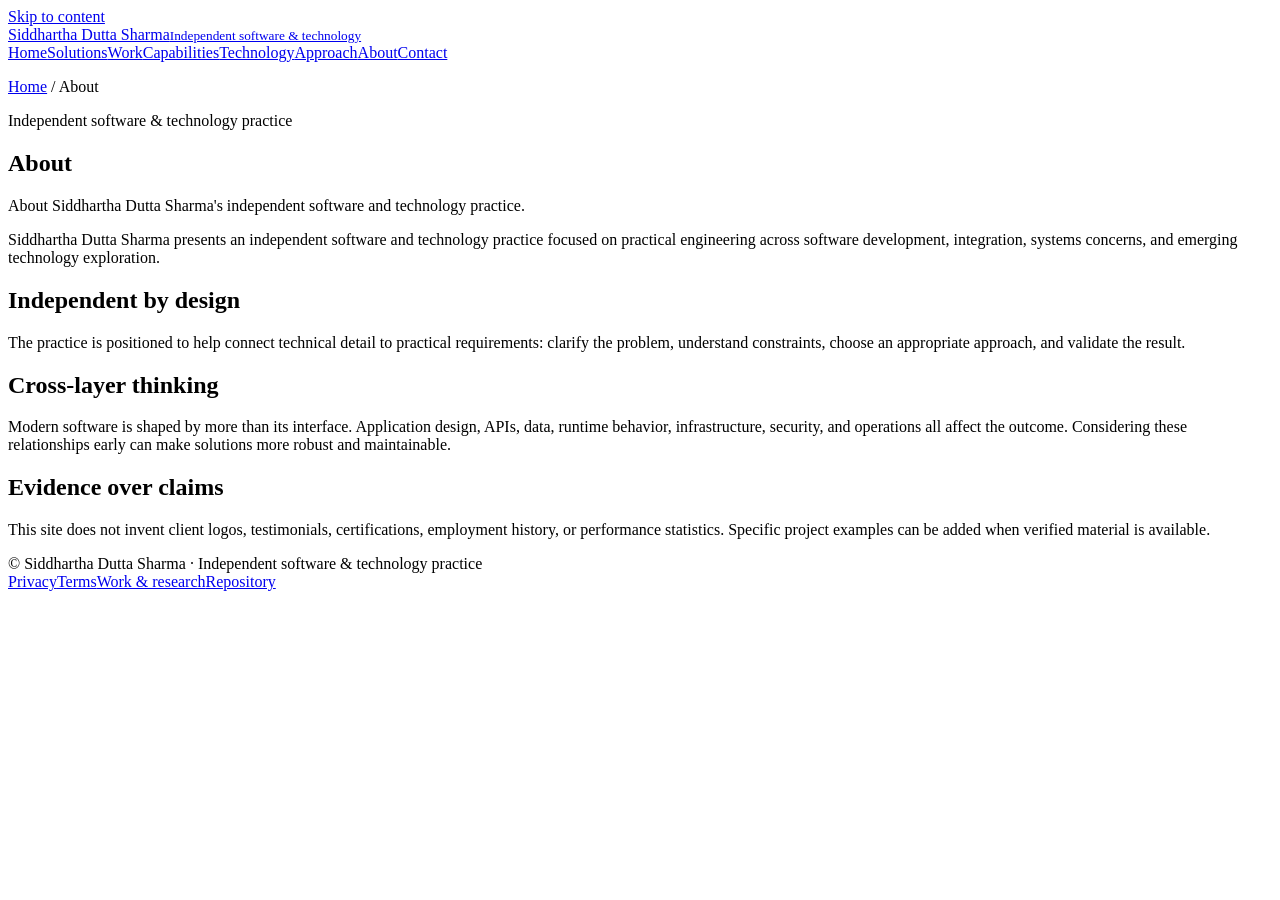
==== about/index.html @ a0233273 "Fix GitHub Pages by publishing static HTML routes" ====
<!doctype html><html lang="en"><head><meta charset="utf-8"><meta name="viewport" content="width=device-width,initial-scale=1"><title>About | Siddhartha Dutta Sharma</title><meta name="description" content="About Siddhartha Dutta Sharma's independent software and technology practice."><meta name="theme-color" content="#09111d"><link rel="stylesheet" href="/Kenip/assets/css/static-site.css"><link rel="canonical" href="https://sidzeppelin95.github.io/Kenip/about/"><meta property="og:title" content="About | Siddhartha Dutta Sharma"><meta property="og:description" content="About Siddhartha Dutta Sharma's independent software and technology practice."><meta property="og:type" content="website"></head><body><a class="skip-link" href="#main">Skip to content</a><header class="site-header"><div class="wrap header-inner"><a class="brand" href="/Kenip/">Siddhartha Dutta Sharma<small>Independent software &amp; technology</small></a><nav class="nav" aria-label="Main navigation"><a href="/Kenip/">Home</a><a href="/Kenip/solutions/">Solutions</a><a href="/Kenip/work/">Work</a><a href="/Kenip/capabilities/">Capabilities</a><a href="/Kenip/technology/">Technology</a><a href="/Kenip/approach/">Approach</a><a href="/Kenip/about/" aria-current="page">About</a><a href="/Kenip/contact/">Contact</a></nav></div></header><main id="main"><section class="hero"><div class="wrap"><p class="breadcrumb"><a href="/Kenip/">Home</a> / About</p><p class="eyebrow">Independent software &amp; technology practice</p><h1>About</h1><p class="lead">About Siddhartha Dutta Sharma's independent software and technology practice.</p></div></section><section class="section"><div class="wrap"><div class="prose"><p class="lead">Siddhartha Dutta Sharma presents an independent software and technology practice focused on practical engineering across software development, integration, systems concerns, and emerging technology exploration.</p><h2>Independent by design</h2><p class="muted">The practice is positioned to help connect technical detail to practical requirements: clarify the problem, understand constraints, choose an appropriate approach, and validate the result.</p><h2>Cross-layer thinking</h2><p class="muted">Modern software is shaped by more than its interface. Application design, APIs, data, runtime behavior, infrastructure, security, and operations all affect the outcome. Considering these relationships early can make solutions more robust and maintainable.</p><h2>Evidence over claims</h2><p class="muted">This site does not invent client logos, testimonials, certifications, employment history, or performance statistics. Specific project examples can be added when verified material is available.</p></div></div></section></main><footer class="site-footer"><div class="wrap footer-inner"><span>© Siddhartha Dutta Sharma · Independent software &amp; technology practice</span><div class="footer-links"><a href="/Kenip/privacy/">Privacy</a><a href="/Kenip/terms/">Terms</a><a href="/Kenip/work/">Work &amp; research</a><a href="https://github.com/Sidzeppelin95/Kenip">Repository</a></div></div></footer></body></html>
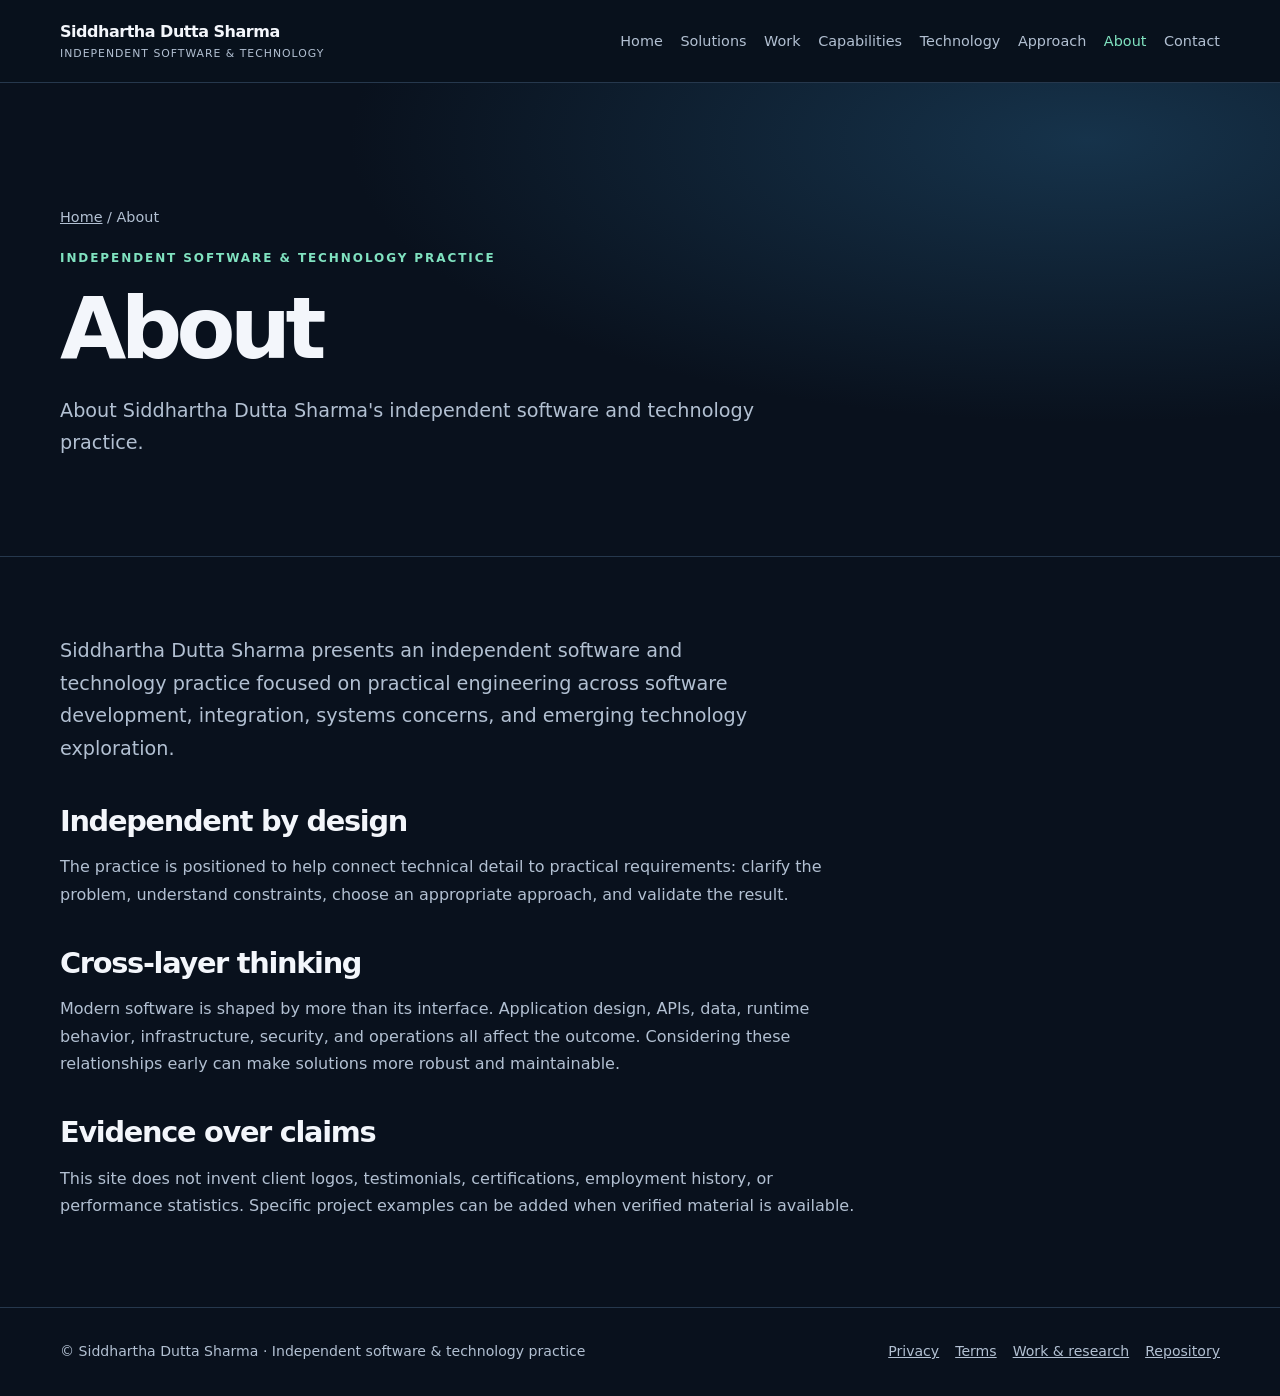
==== commit 313319ee: "Fix custom-domain asset and navigation paths" ====
--- a/about/index.html
+++ b/about/index.html
@@ -1 +1 @@
-<!doctype html><html lang="en"><head><meta charset="utf-8"><meta name="viewport" content="width=device-width,initial-scale=1"><title>About | Siddhartha Dutta Sharma</title><meta name="description" content="About Siddhartha Dutta Sharma's independent software and technology practice."><meta name="theme-color" content="#09111d"><link rel="stylesheet" href="/Kenip/assets/css/static-site.css"><link rel="canonical" href="https://sidzeppelin95.github.io/Kenip/about/"><meta property="og:title" content="About | Siddhartha Dutta Sharma"><meta property="og:description" content="About Siddhartha Dutta Sharma's independent software and technology practice."><meta property="og:type" content="website"></head><body><a class="skip-link" href="#main">Skip to content</a><header class="site-header"><div class="wrap header-inner"><a class="brand" href="/Kenip/">Siddhartha Dutta Sharma<small>Independent software &amp; technology</small></a><nav class="nav" aria-label="Main navigation"><a href="/Kenip/">Home</a><a href="/Kenip/solutions/">Solutions</a><a href="/Kenip/work/">Work</a><a href="/Kenip/capabilities/">Capabilities</a><a href="/Kenip/technology/">Technology</a><a href="/Kenip/approach/">Approach</a><a href="/Kenip/about/" aria-current="page">About</a><a href="/Kenip/contact/">Contact</a></nav></div></header><main id="main"><section class="hero"><div class="wrap"><p class="breadcrumb"><a href="/Kenip/">Home</a> / About</p><p class="eyebrow">Independent software &amp; technology practice</p><h1>About</h1><p class="lead">About Siddhartha Dutta Sharma's independent software and technology practice.</p></div></section><section class="section"><div class="wrap"><div class="prose"><p class="lead">Siddhartha Dutta Sharma presents an independent software and technology practice focused on practical engineering across software development, integration, systems concerns, and emerging technology exploration.</p><h2>Independent by design</h2><p class="muted">The practice is positioned to help connect technical detail to practical requirements: clarify the problem, understand constraints, choose an appropriate approach, and validate the result.</p><h2>Cross-layer thinking</h2><p class="muted">Modern software is shaped by more than its interface. Application design, APIs, data, runtime behavior, infrastructure, security, and operations all affect the outcome. Considering these relationships early can make solutions more robust and maintainable.</p><h2>Evidence over claims</h2><p class="muted">This site does not invent client logos, testimonials, certifications, employment history, or performance statistics. Specific project examples can be added when verified material is available.</p></div></div></section></main><footer class="site-footer"><div class="wrap footer-inner"><span>© Siddhartha Dutta Sharma · Independent software &amp; technology practice</span><div class="footer-links"><a href="/Kenip/privacy/">Privacy</a><a href="/Kenip/terms/">Terms</a><a href="/Kenip/work/">Work &amp; research</a><a href="https://github.com/Sidzeppelin95/Kenip">Repository</a></div></div></footer></body></html>+<!doctype html><html lang="en"><head><meta charset="utf-8"><meta name="viewport" content="width=device-width,initial-scale=1"><title>About | Siddhartha Dutta Sharma</title><meta name="description" content="About Siddhartha Dutta Sharma's independent software and technology practice."><meta name="theme-color" content="#09111d"><link rel="stylesheet" href="/assets/css/static-site.css"><link rel="canonical" href="https://www.kenip.co.in/about/"><meta property="og:title" content="About | Siddhartha Dutta Sharma"><meta property="og:description" content="About Siddhartha Dutta Sharma's independent software and technology practice."><meta property="og:type" content="website"></head><body><a class="skip-link" href="#main">Skip to content</a><header class="site-header"><div class="wrap header-inner"><a class="brand" href="/">Siddhartha Dutta Sharma<small>Independent software &amp; technology</small></a><nav class="nav" aria-label="Main navigation"><a href="/">Home</a><a href="/solutions/">Solutions</a><a href="/work/">Work</a><a href="/capabilities/">Capabilities</a><a href="/technology/">Technology</a><a href="/approach/">Approach</a><a href="/about/" aria-current="page">About</a><a href="/contact/">Contact</a></nav></div></header><main id="main"><section class="hero"><div class="wrap"><p class="breadcrumb"><a href="/">Home</a> / About</p><p class="eyebrow">Independent software &amp; technology practice</p><h1>About</h1><p class="lead">About Siddhartha Dutta Sharma's independent software and technology practice.</p></div></section><section class="section"><div class="wrap"><div class="prose"><p class="lead">Siddhartha Dutta Sharma presents an independent software and technology practice focused on practical engineering across software development, integration, systems concerns, and emerging technology exploration.</p><h2>Independent by design</h2><p class="muted">The practice is positioned to help connect technical detail to practical requirements: clarify the problem, understand constraints, choose an appropriate approach, and validate the result.</p><h2>Cross-layer thinking</h2><p class="muted">Modern software is shaped by more than its interface. Application design, APIs, data, runtime behavior, infrastructure, security, and operations all affect the outcome. Considering these relationships early can make solutions more robust and maintainable.</p><h2>Evidence over claims</h2><p class="muted">This site does not invent client logos, testimonials, certifications, employment history, or performance statistics. Specific project examples can be added when verified material is available.</p></div></div></section></main><footer class="site-footer"><div class="wrap footer-inner"><span>© Siddhartha Dutta Sharma · Independent software &amp; technology practice</span><div class="footer-links"><a href="/privacy/">Privacy</a><a href="/terms/">Terms</a><a href="/work/">Work &amp; research</a><a href="https://github.com/Sidzeppelin95/Kenip">Repository</a></div></div></footer></body></html>
--- a/assets/css/static-site.css
+++ b/assets/css/static-site.css
@@ -0,0 +1 @@
+:root{color-scheme:dark;--bg:#09111d;--panel:#101d2d;--line:#26384d;--text:#f3f6fb;--muted:#b2c0d2;--accent:#80e2c0;--blue:#9dbdff;--max:1160px}*{box-sizing:border-box}html{scroll-behavior:smooth}body{margin:0;background:var(--bg);color:var(--text);font:16px/1.7 Inter,ui-sans-serif,system-ui,-apple-system,BlinkMacSystemFont,"Segoe UI",sans-serif}a{color:inherit}a:focus-visible{outline:3px solid var(--accent);outline-offset:4px}.skip-link{position:absolute;left:-9999px;top:1rem;background:var(--accent);color:#06131a;padding:.7rem 1rem;z-index:10}.skip-link:focus{left:1rem}.wrap{width:min(calc(100% - 2.5rem),var(--max));margin-inline:auto}.site-header{border-bottom:1px solid var(--line);background:#09111df2}.header-inner{display:flex;align-items:center;justify-content:space-between;gap:2rem;min-height:82px}.brand{text-decoration:none;font-weight:750;letter-spacing:-.03em}.brand small{display:block;font-size:.68rem;color:var(--muted);font-weight:500;letter-spacing:.09em;text-transform:uppercase}.nav{display:flex;gap:1.1rem;flex-wrap:wrap}.nav a{font-size:.9rem;color:var(--muted);text-decoration:none}.nav a:hover,.nav a[aria-current=page]{color:var(--accent)}.eyebrow{color:var(--accent);font-size:.75rem;font-weight:750;letter-spacing:.16em;text-transform:uppercase}.hero{padding:clamp(4rem,9vw,8rem) 0 5rem;background:radial-gradient(ellipse at 85% 12%,#16334b 0,transparent 48%)}.hero-grid{display:grid;grid-template-columns:minmax(0,1.25fr) minmax(260px,.75fr);align-items:center;gap:3rem}.hero h1{font-size:clamp(2.8rem,6.7vw,5.8rem);line-height:1.02;letter-spacing:-.065em;margin:.4rem 0 1.4rem;max-width:850px}.hero h1 em,h2 em{font-style:normal;color:var(--accent)}.lead{font-size:clamp(1.05rem,1.5vw,1.28rem);color:var(--muted);max-width:720px}.hero-art{border:1px solid var(--line);background:linear-gradient(145deg,#10283a,#0b1523);border-radius:1.2rem;padding:1rem;min-height:250px;display:grid;place-items:center}.hero-art img{width:100%;max-width:420px;height:auto}.actions{display:flex;gap:.8rem;flex-wrap:wrap;margin-top:1.8rem}.button{display:inline-block;text-decoration:none;border:1px solid var(--accent);border-radius:999px;padding:.75rem 1.15rem;font-weight:700}.button.primary{background:var(--accent);color:#07131b}.button.secondary{border-color:var(--line)}.section{padding:4.5rem 0;border-top:1px solid var(--line)}h2{font-size:clamp(2rem,4vw,3.4rem);line-height:1.1;letter-spacing:-.045em;margin:.4rem 0 1rem}h3{font-size:1.2rem;line-height:1.3;margin:.2rem 0 .6rem}p{margin:.4rem 0 1rem}.muted{color:var(--muted)}.section-head{max-width:740px;margin-bottom:2rem}.cards{display:grid;grid-template-columns:repeat(3,minmax(0,1fr));gap:1rem}.card{border:1px solid var(--line);border-radius:1rem;padding:1.5rem;background:linear-gradient(160deg,#111f30,#0c1624)}.card p{color:var(--muted)}.number{color:var(--accent);font-size:.78rem;letter-spacing:.1em;font-weight:750}.text-link{color:var(--accent);text-decoration-thickness:1px;text-underline-offset:4px}.list{display:grid;gap:1rem;padding:0;list-style:none}.list li{padding:1.1rem 1.3rem;border-left:2px solid var(--accent);background:#0d1928}.closing{padding:4rem 0;background:#10263a}.closing h2{max-width:800px}.site-footer{border-top:1px solid var(--line);padding:2rem 0;color:var(--muted);font-size:.88rem}.footer-inner{display:flex;justify-content:space-between;gap:1rem;flex-wrap:wrap}.footer-links{display:flex;gap:1rem;flex-wrap:wrap}.footer-links a{color:var(--muted)}.prose{max-width:820px}.prose h2{font-size:1.8rem;margin-top:2.5rem}.breadcrumb{color:var(--muted);font-size:.9rem;margin-bottom:1.2rem}.pill{display:inline-block;border:1px solid var(--line);border-radius:99px;padding:.25rem .65rem;margin:.25rem .25rem 0 0;color:var(--muted);font-size:.82rem}@media(max-width:850px){.hero-grid{grid-template-columns:1fr}.hero-art{min-height:190px}.cards{grid-template-columns:repeat(2,minmax(0,1fr))}.header-inner{align-items:flex-start;flex-direction:column;padding:1rem 0;gap:.8rem}.nav{gap:.7rem 1rem}}@media(max-width:560px){.wrap{width:min(calc(100% - 1.5rem),var(--max))}.cards{grid-template-columns:1fr}.hero{padding-top:3.5rem}.nav a{font-size:.82rem}.section{padding:3.2rem 0}}@media(prefers-reduced-motion:reduce){html{scroll-behavior:auto}}
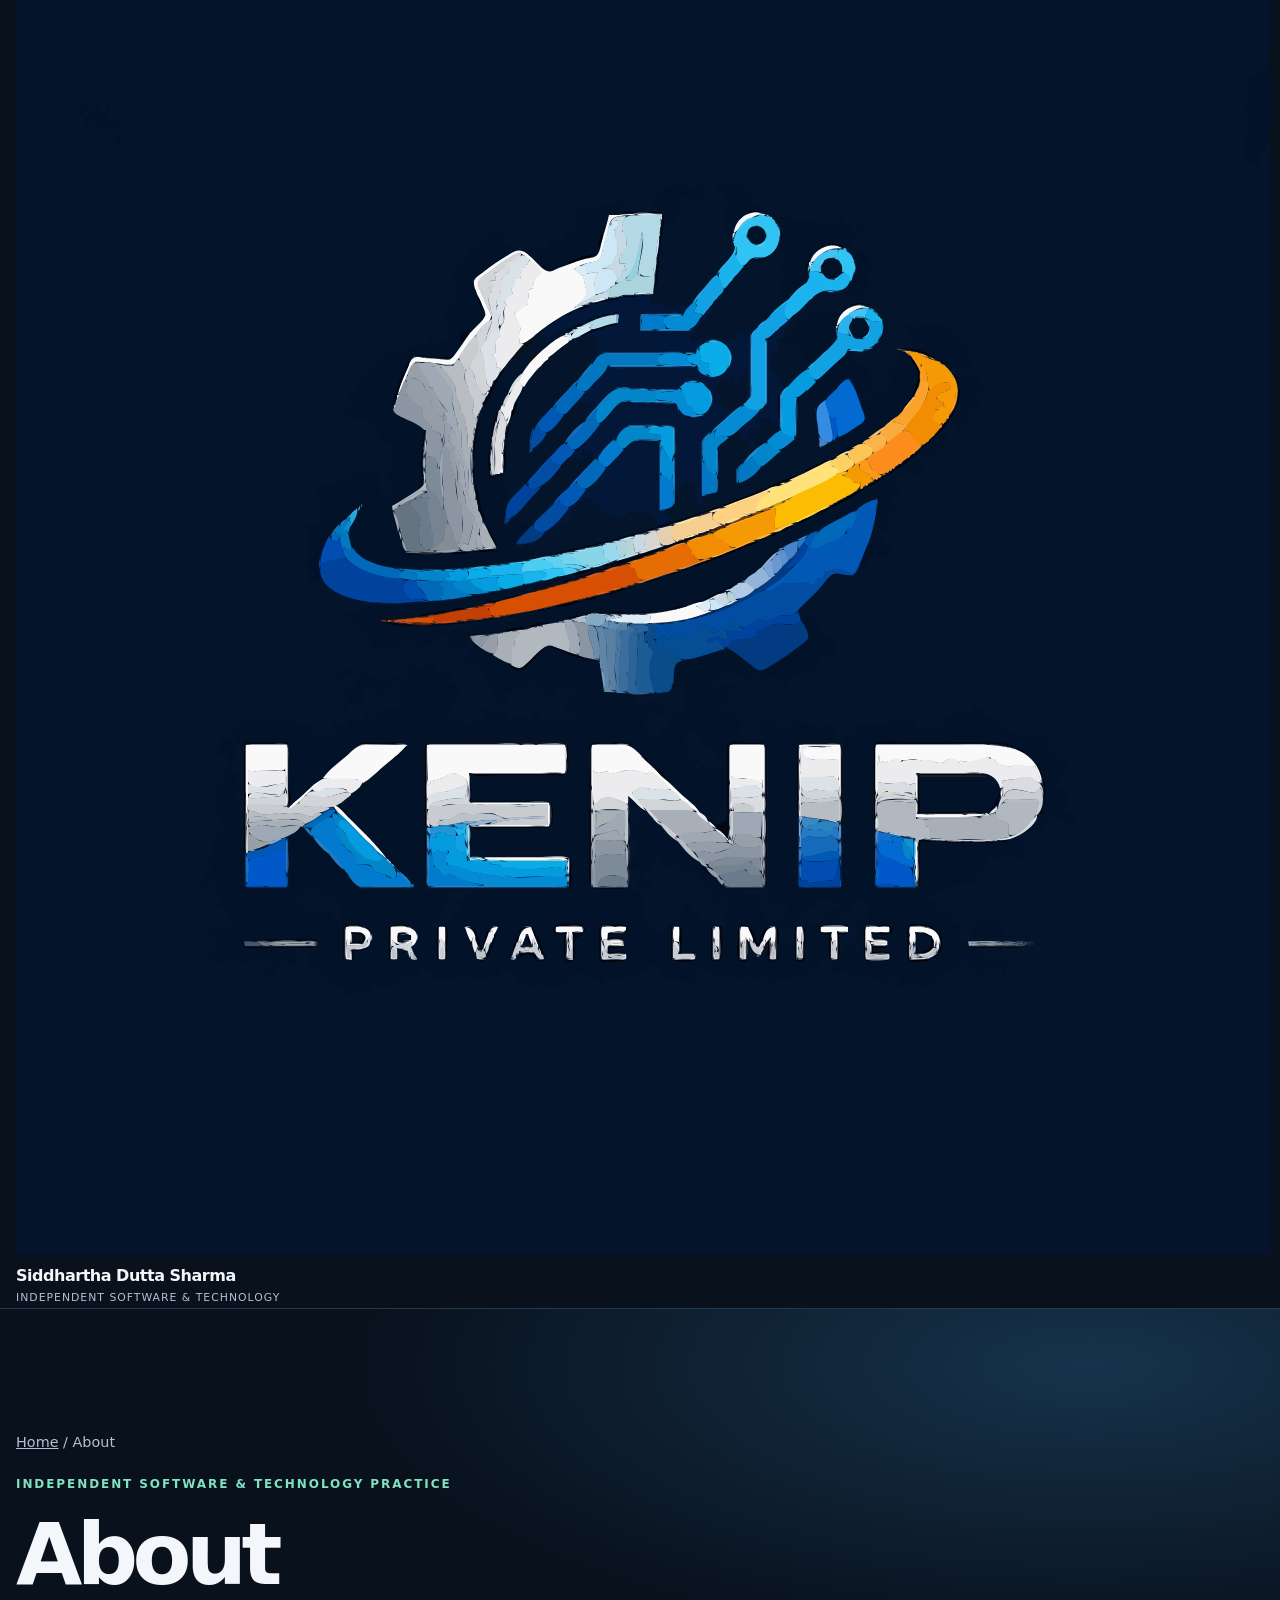
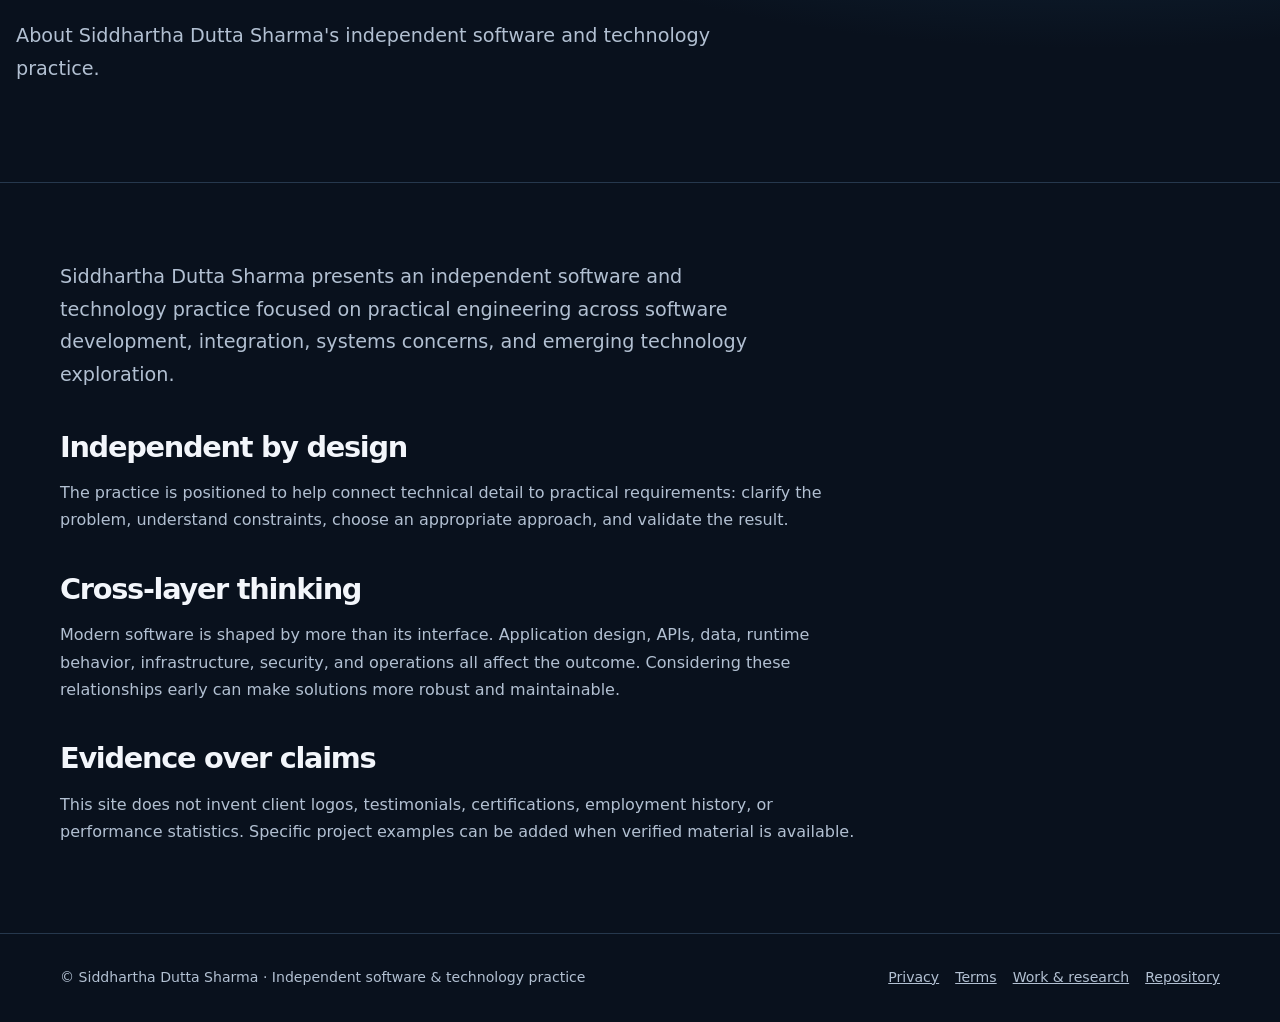
==== commit a9821afa: "Show clickable full-size logo across all site pages" ====
--- a/about/index.html
+++ b/about/index.html
@@ -1 +1 @@
-<!doctype html><html lang="en"><head><meta charset="utf-8"><meta name="viewport" content="width=device-width,initial-scale=1"><title>About | Siddhartha Dutta Sharma</title><meta name="description" content="About Siddhartha Dutta Sharma's independent software and technology practice."><meta name="theme-color" content="#09111d"><link rel="stylesheet" href="/assets/css/static-site.css"><link rel="canonical" href="https://www.kenip.co.in/about/"><meta property="og:title" content="About | Siddhartha Dutta Sharma"><meta property="og:description" content="About Siddhartha Dutta Sharma's independent software and technology practice."><meta property="og:type" content="website"></head><body><a class="skip-link" href="#main">Skip to content</a><header class="site-header"><div class="wrap header-inner"><a class="brand" href="/">Siddhartha Dutta Sharma<small>Independent software &amp; technology</small></a><nav class="nav" aria-label="Main navigation"><a href="/">Home</a><a href="/solutions/">Solutions</a><a href="/work/">Work</a><a href="/capabilities/">Capabilities</a><a href="/technology/">Technology</a><a href="/approach/">Approach</a><a href="/about/" aria-current="page">About</a><a href="/contact/">Contact</a></nav></div></header><main id="main"><section class="hero"><div class="wrap"><p class="breadcrumb"><a href="/">Home</a> / About</p><p class="eyebrow">Independent software &amp; technology practice</p><h1>About</h1><p class="lead">About Siddhartha Dutta Sharma's independent software and technology practice.</p></div></section><section class="section"><div class="wrap"><div class="prose"><p class="lead">Siddhartha Dutta Sharma presents an independent software and technology practice focused on practical engineering across software development, integration, systems concerns, and emerging technology exploration.</p><h2>Independent by design</h2><p class="muted">The practice is positioned to help connect technical detail to practical requirements: clarify the problem, understand constraints, choose an appropriate approach, and validate the result.</p><h2>Cross-layer thinking</h2><p class="muted">Modern software is shaped by more than its interface. Application design, APIs, data, runtime behavior, infrastructure, security, and operations all affect the outcome. Considering these relationships early can make solutions more robust and maintainable.</p><h2>Evidence over claims</h2><p class="muted">This site does not invent client logos, testimonials, certifications, employment history, or performance statistics. Specific project examples can be added when verified material is available.</p></div></div></section></main><footer class="site-footer"><div class="wrap footer-inner"><span>© Siddhartha Dutta Sharma · Independent software &amp; technology practice</span><div class="footer-links"><a href="/privacy/">Privacy</a><a href="/terms/">Terms</a><a href="/work/">Work &amp; research</a><a href="https://github.com/Sidzeppelin95/Kenip">Repository</a></div></div></footer></body></html>+<!doctype html><html lang="en"><head><meta charset="utf-8"><meta name="viewport" content="width=device-width,initial-scale=1"><title>About | Siddhartha Dutta Sharma</title><meta name="description" content="About Siddhartha Dutta Sharma's independent software and technology practice."><meta name="theme-color" content="#09111d"><link rel="stylesheet" href="/assets/css/static-site.css"><link rel="canonical" href="https://www.kenip.co.in/about/"><meta property="og:title" content="About | Siddhartha Dutta Sharma"><meta property="og:description" content="About Siddhartha Dutta Sharma's independent software and technology practice."><meta property="og:type" content="website"></head><body><a class="skip-link" href="#main">Skip to content</a><header class="site-header"><div class="wrap header-inner"><div class="brand-group"><a class="brand-logo-link" href="/assets/svg/Logo.svg" target="_blank" rel="noopener" aria-label="View full-size Kenip logo"><img class="brand-logo" src="/assets/svg/Logo.svg" alt="Kenip logo"></a><a class="brand" href="/">Siddhartha Dutta Sharma<small>Independent software &amp; technology</small></a></div><nav class="nav" aria-label="Main navigation"><a href="/">Home</a><a href="/solutions/">Solutions</a><a href="/work/">Work</a><a href="/capabilities/">Capabilities</a><a href="/technology/">Technology</a><a href="/approach/">Approach</a><a href="/about/" aria-current="page">About</a><a href="/contact/">Contact</a></nav></div></header><main id="main"><section class="hero"><div class="wrap"><p class="breadcrumb"><a href="/">Home</a> / About</p><p class="eyebrow">Independent software &amp; technology practice</p><h1>About</h1><p class="lead">About Siddhartha Dutta Sharma's independent software and technology practice.</p></div></section><section class="section"><div class="wrap"><div class="prose"><p class="lead">Siddhartha Dutta Sharma presents an independent software and technology practice focused on practical engineering across software development, integration, systems concerns, and emerging technology exploration.</p><h2>Independent by design</h2><p class="muted">The practice is positioned to help connect technical detail to practical requirements: clarify the problem, understand constraints, choose an appropriate approach, and validate the result.</p><h2>Cross-layer thinking</h2><p class="muted">Modern software is shaped by more than its interface. Application design, APIs, data, runtime behavior, infrastructure, security, and operations all affect the outcome. Considering these relationships early can make solutions more robust and maintainable.</p><h2>Evidence over claims</h2><p class="muted">This site does not invent client logos, testimonials, certifications, employment history, or performance statistics. Specific project examples can be added when verified material is available.</p></div></div></section></main><footer class="site-footer"><div class="wrap footer-inner"><span>© Siddhartha Dutta Sharma · Independent software &amp; technology practice</span><div class="footer-links"><a href="/privacy/">Privacy</a><a href="/terms/">Terms</a><a href="/work/">Work &amp; research</a><a href="https://github.com/Sidzeppelin95/Kenip">Repository</a></div></div></footer></body></html>
--- a/assets/css/static-site.css
+++ b/assets/css/static-site.css
@@ -1 +1 @@
-:root{color-scheme:dark;--bg:#09111d;--panel:#101d2d;--line:#26384d;--text:#f3f6fb;--muted:#b2c0d2;--accent:#80e2c0;--blue:#9dbdff;--max:1160px}*{box-sizing:border-box}html{scroll-behavior:smooth}body{margin:0;background:var(--bg);color:var(--text);font:16px/1.7 Inter,ui-sans-serif,system-ui,-apple-system,BlinkMacSystemFont,"Segoe UI",sans-serif}a{color:inherit}a:focus-visible{outline:3px solid var(--accent);outline-offset:4px}.skip-link{position:absolute;left:-9999px;top:1rem;background:var(--accent);color:#06131a;padding:.7rem 1rem;z-index:10}.skip-link:focus{left:1rem}.wrap{width:min(calc(100% - 2.5rem),var(--max));margin-inline:auto}.site-header{border-bottom:1px solid var(--line);background:#09111df2}.header-inner{display:flex;align-items:center;justify-content:space-between;gap:2rem;min-height:82px}.brand{text-decoration:none;font-weight:750;letter-spacing:-.03em}.brand small{display:block;font-size:.68rem;color:var(--muted);font-weight:500;letter-spacing:.09em;text-transform:uppercase}.nav{display:flex;gap:1.1rem;flex-wrap:wrap}.nav a{font-size:.9rem;color:var(--muted);text-decoration:none}.nav a:hover,.nav a[aria-current=page]{color:var(--accent)}.eyebrow{color:var(--accent);font-size:.75rem;font-weight:750;letter-spacing:.16em;text-transform:uppercase}.hero{padding:clamp(4rem,9vw,8rem) 0 5rem;background:radial-gradient(ellipse at 85% 12%,#16334b 0,transparent 48%)}.hero-grid{display:grid;grid-template-columns:minmax(0,1.25fr) minmax(260px,.75fr);align-items:center;gap:3rem}.hero h1{font-size:clamp(2.8rem,6.7vw,5.8rem);line-height:1.02;letter-spacing:-.065em;margin:.4rem 0 1.4rem;max-width:850px}.hero h1 em,h2 em{font-style:normal;color:var(--accent)}.lead{font-size:clamp(1.05rem,1.5vw,1.28rem);color:var(--muted);max-width:720px}.hero-art{border:1px solid var(--line);background:linear-gradient(145deg,#10283a,#0b1523);border-radius:1.2rem;padding:1rem;min-height:250px;display:grid;place-items:center}.hero-art img{width:100%;max-width:420px;height:auto}.actions{display:flex;gap:.8rem;flex-wrap:wrap;margin-top:1.8rem}.button{display:inline-block;text-decoration:none;border:1px solid var(--accent);border-radius:999px;padding:.75rem 1.15rem;font-weight:700}.button.primary{background:var(--accent);color:#07131b}.button.secondary{border-color:var(--line)}.section{padding:4.5rem 0;border-top:1px solid var(--line)}h2{font-size:clamp(2rem,4vw,3.4rem);line-height:1.1;letter-spacing:-.045em;margin:.4rem 0 1rem}h3{font-size:1.2rem;line-height:1.3;margin:.2rem 0 .6rem}p{margin:.4rem 0 1rem}.muted{color:var(--muted)}.section-head{max-width:740px;margin-bottom:2rem}.cards{display:grid;grid-template-columns:repeat(3,minmax(0,1fr));gap:1rem}.card{border:1px solid var(--line);border-radius:1rem;padding:1.5rem;background:linear-gradient(160deg,#111f30,#0c1624)}.card p{color:var(--muted)}.number{color:var(--accent);font-size:.78rem;letter-spacing:.1em;font-weight:750}.text-link{color:var(--accent);text-decoration-thickness:1px;text-underline-offset:4px}.list{display:grid;gap:1rem;padding:0;list-style:none}.list li{padding:1.1rem 1.3rem;border-left:2px solid var(--accent);background:#0d1928}.closing{padding:4rem 0;background:#10263a}.closing h2{max-width:800px}.site-footer{border-top:1px solid var(--line);padding:2rem 0;color:var(--muted);font-size:.88rem}.footer-inner{display:flex;justify-content:space-between;gap:1rem;flex-wrap:wrap}.footer-links{display:flex;gap:1rem;flex-wrap:wrap}.footer-links a{color:var(--muted)}.prose{max-width:820px}.prose h2{font-size:1.8rem;margin-top:2.5rem}.breadcrumb{color:var(--muted);font-size:.9rem;margin-bottom:1.2rem}.pill{display:inline-block;border:1px solid var(--line);border-radius:99px;padding:.25rem .65rem;margin:.25rem .25rem 0 0;color:var(--muted);font-size:.82rem}@media(max-width:850px){.hero-grid{grid-template-columns:1fr}.hero-art{min-height:190px}.cards{grid-template-columns:repeat(2,minmax(0,1fr))}.header-inner{align-items:flex-start;flex-direction:column;padding:1rem 0;gap:.8rem}.nav{gap:.7rem 1rem}}@media(max-width:560px){.wrap{width:min(calc(100% - 1.5rem),var(--max))}.cards{grid-template-columns:1fr}.hero{padding-top:3.5rem}.nav a{font-size:.82rem}.section{padding:3.2rem 0}}@media(prefers-reduced-motion:reduce){html{scroll-behavior:auto}}+:root{color-scheme:dark;--bg:#09111d;--panel:#101d2d;--line:#26384d;--text:#f3f6fb;--muted:#b2c0d2;--accent:#80e2c0;--blue:#9dbdff;--max:1160px}*{box-sizing:border-box}html{scroll-behavior:smooth}body{margin:0;background:var(--bg);color:var(--text);font:16px/1.7 Inter,ui-sans-serif,system-ui,-apple-system,BlinkMacSystemFont,"Segoe UI",sans-serif}a{color:inherit}a:focus-visible{outline:3px solid var(--accent);outline-offset:4px}.skip-link{position:absolute;left:-9999px;top:1rem;background:var(--accent);color:#06131a;padding:.7rem 1rem;z-index:10}.skip-link:focus{left:1rem}.wrap{width:min(calc(100% - 2.5rem),var(--max));margin-inline:auto}.site-header .wrap{width:min(calc(100% - 2rem),1400px)}.hero .wrap{width:min(calc(100% - 2rem),1400px)}.site-header{border-bottom:1px solid var(--line);background:#09111df2}.header-inner{display:flex;align-items:center;justify-content:space-between;gap:2rem;min-height:82px}.brand{text-decoration:none;font-weight:750;letter-spacing:-.03em}.homepage-brand{display:inline-flex;align-items:center;gap:.8rem}.homepage-brand .brand-logo{display:block;width:2.65rem;height:2.65rem;flex:0 0 auto;object-fit:contain}.homepage-brand .brand-copy{display:block}.brand small{display:block;font-size:.68rem;color:var(--muted);font-weight:500;letter-spacing:.09em;text-transform:uppercase}.nav{display:flex;gap:1.1rem;flex-wrap:wrap}.nav a{font-size:.9rem;color:var(--muted);text-decoration:none}.nav a:hover,.nav a[aria-current=page]{color:var(--accent)}.eyebrow{color:var(--accent);font-size:.75rem;font-weight:750;letter-spacing:.16em;text-transform:uppercase}.hero{padding:clamp(4rem,9vw,8rem) 0 5rem;background:radial-gradient(ellipse at 85% 12%,#16334b 0,transparent 48%)}.hero-grid{display:grid;grid-template-columns:minmax(0,.72fr) minmax(0,1.28fr);align-items:center;gap:clamp(1.5rem,3vw,3rem)}.hero h1{font-size:clamp(2.8rem,6.7vw,5.8rem);line-height:1.02;letter-spacing:-.065em;margin:.4rem 0 1.4rem;max-width:850px}.hero h1 em,h2 em{font-style:normal;color:var(--accent)}.lead{font-size:clamp(1.05rem,1.5vw,1.28rem);color:var(--muted);max-width:720px}.hero-art{border:1px solid var(--line);background:linear-gradient(145deg,#10283a,#0b1523);border-radius:1.2rem;padding:clamp(.25rem,1vw,.75rem);min-height:250px;display:grid;place-items:center;min-width:0}.hero-art img{display:block;width:100%;max-width:none;height:auto;max-height:clamp(360px,48vw,680px);object-fit:contain}.actions{display:flex;gap:.8rem;flex-wrap:wrap;margin-top:1.8rem}.button{display:inline-block;text-decoration:none;border:1px solid var(--accent);border-radius:999px;padding:.75rem 1.15rem;font-weight:700}.button.primary{background:var(--accent);color:#07131b}.button.secondary{border-color:var(--line)}.section{padding:4.5rem 0;border-top:1px solid var(--line)}h2{font-size:clamp(2rem,4vw,3.4rem);line-height:1.1;letter-spacing:-.045em;margin:.4rem 0 1rem}h3{font-size:1.2rem;line-height:1.3;margin:.2rem 0 .6rem}p{margin:.4rem 0 1rem}.muted{color:var(--muted)}.section-head{max-width:740px;margin-bottom:2rem}.cards{display:grid;grid-template-columns:repeat(3,minmax(0,1fr));gap:1rem}.card{border:1px solid var(--line);border-radius:1rem;padding:1.5rem;background:linear-gradient(160deg,#111f30,#0c1624)}.card p{color:var(--muted)}.number{color:var(--accent);font-size:.78rem;letter-spacing:.1em;font-weight:750}.text-link{color:var(--accent);text-decoration-thickness:1px;text-underline-offset:4px}.list{display:grid;gap:1rem;padding:0;list-style:none}.list li{padding:1.1rem 1.3rem;border-left:2px solid var(--accent);background:#0d1928}.closing{padding:4rem 0;background:#10263a}.closing h2{max-width:800px}.site-footer{border-top:1px solid var(--line);padding:2rem 0;color:var(--muted);font-size:.88rem}.footer-inner{display:flex;justify-content:space-between;gap:1rem;flex-wrap:wrap}.footer-links{display:flex;gap:1rem;flex-wrap:wrap}.footer-links a{color:var(--muted)}.prose{max-width:820px}.prose h2{font-size:1.8rem;margin-top:2.5rem}.breadcrumb{color:var(--muted);font-size:.9rem;margin-bottom:1.2rem}.pill{display:inline-block;border:1px solid var(--line);border-radius:99px;padding:.25rem .65rem;margin:.25rem .25rem 0 0;color:var(--muted);font-size:.82rem}@media(max-width:850px){.hero-grid{grid-template-columns:1fr}.hero-art{min-height:190px}.cards{grid-template-columns:repeat(2,minmax(0,1fr))}.header-inner{align-items:flex-start;flex-direction:column;padding:1rem 0;gap:.8rem}.nav{gap:.7rem 1rem}}@media(max-width:560px){.wrap{width:min(calc(100% - 1.5rem),var(--max))}.cards{grid-template-columns:1fr}.hero{padding-top:3.5rem}.nav a{font-size:.82rem}.section{padding:3.2rem 0}}@media(prefers-reduced-motion:reduce){html{scroll-behavior:auto}}
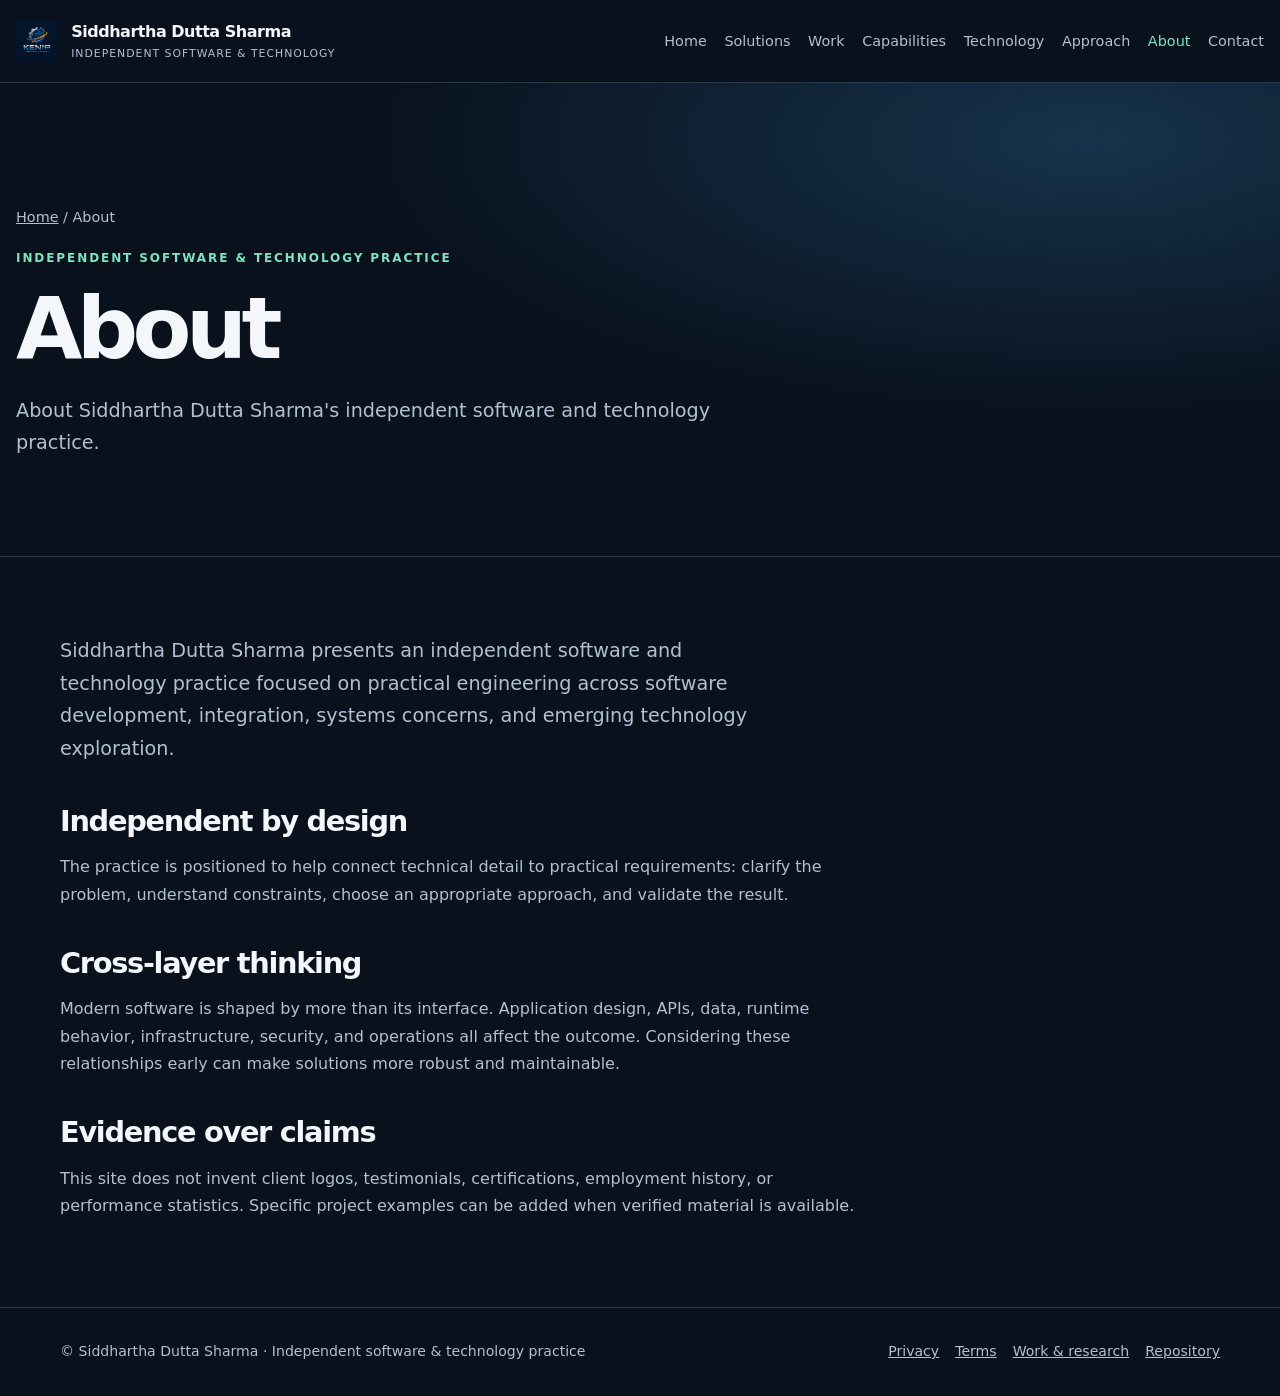
==== commit cf661a9e: "Open full-size logo in the same tab" ====
--- a/about/index.html
+++ b/about/index.html
@@ -1 +1 @@
-<!doctype html><html lang="en"><head><meta charset="utf-8"><meta name="viewport" content="width=device-width,initial-scale=1"><title>About | Siddhartha Dutta Sharma</title><meta name="description" content="About Siddhartha Dutta Sharma's independent software and technology practice."><meta name="theme-color" content="#09111d"><link rel="stylesheet" href="/assets/css/static-site.css"><link rel="canonical" href="https://www.kenip.co.in/about/"><meta property="og:title" content="About | Siddhartha Dutta Sharma"><meta property="og:description" content="About Siddhartha Dutta Sharma's independent software and technology practice."><meta property="og:type" content="website"></head><body><a class="skip-link" href="#main">Skip to content</a><header class="site-header"><div class="wrap header-inner"><div class="brand-group"><a class="brand-logo-link" href="/assets/svg/Logo.svg" target="_blank" rel="noopener" aria-label="View full-size Kenip logo"><img class="brand-logo" src="/assets/svg/Logo.svg" alt="Kenip logo"></a><a class="brand" href="/">Siddhartha Dutta Sharma<small>Independent software &amp; technology</small></a></div><nav class="nav" aria-label="Main navigation"><a href="/">Home</a><a href="/solutions/">Solutions</a><a href="/work/">Work</a><a href="/capabilities/">Capabilities</a><a href="/technology/">Technology</a><a href="/approach/">Approach</a><a href="/about/" aria-current="page">About</a><a href="/contact/">Contact</a></nav></div></header><main id="main"><section class="hero"><div class="wrap"><p class="breadcrumb"><a href="/">Home</a> / About</p><p class="eyebrow">Independent software &amp; technology practice</p><h1>About</h1><p class="lead">About Siddhartha Dutta Sharma's independent software and technology practice.</p></div></section><section class="section"><div class="wrap"><div class="prose"><p class="lead">Siddhartha Dutta Sharma presents an independent software and technology practice focused on practical engineering across software development, integration, systems concerns, and emerging technology exploration.</p><h2>Independent by design</h2><p class="muted">The practice is positioned to help connect technical detail to practical requirements: clarify the problem, understand constraints, choose an appropriate approach, and validate the result.</p><h2>Cross-layer thinking</h2><p class="muted">Modern software is shaped by more than its interface. Application design, APIs, data, runtime behavior, infrastructure, security, and operations all affect the outcome. Considering these relationships early can make solutions more robust and maintainable.</p><h2>Evidence over claims</h2><p class="muted">This site does not invent client logos, testimonials, certifications, employment history, or performance statistics. Specific project examples can be added when verified material is available.</p></div></div></section></main><footer class="site-footer"><div class="wrap footer-inner"><span>© Siddhartha Dutta Sharma · Independent software &amp; technology practice</span><div class="footer-links"><a href="/privacy/">Privacy</a><a href="/terms/">Terms</a><a href="/work/">Work &amp; research</a><a href="https://github.com/Sidzeppelin95/Kenip">Repository</a></div></div></footer></body></html>+<!doctype html><html lang="en"><head><meta charset="utf-8"><meta name="viewport" content="width=device-width,initial-scale=1"><title>About | Siddhartha Dutta Sharma</title><meta name="description" content="About Siddhartha Dutta Sharma's independent software and technology practice."><meta name="theme-color" content="#09111d"><link rel="stylesheet" href="/assets/css/static-site.css"><link rel="canonical" href="https://www.kenip.co.in/about/"><meta property="og:title" content="About | Siddhartha Dutta Sharma"><meta property="og:description" content="About Siddhartha Dutta Sharma's independent software and technology practice."><meta property="og:type" content="website"></head><body><a class="skip-link" href="#main">Skip to content</a><header class="site-header"><div class="wrap header-inner"><div class="brand-group"><a class="brand-logo-link" href="/assets/svg/Logo.svg" aria-label="View full-size Kenip logo"><img class="brand-logo" src="/assets/svg/Logo.svg" alt="Kenip logo"></a><a class="brand" href="/">Siddhartha Dutta Sharma<small>Independent software &amp; technology</small></a></div><nav class="nav" aria-label="Main navigation"><a href="/">Home</a><a href="/solutions/">Solutions</a><a href="/work/">Work</a><a href="/capabilities/">Capabilities</a><a href="/technology/">Technology</a><a href="/approach/">Approach</a><a href="/about/" aria-current="page">About</a><a href="/contact/">Contact</a></nav></div></header><main id="main"><section class="hero"><div class="wrap"><p class="breadcrumb"><a href="/">Home</a> / About</p><p class="eyebrow">Independent software &amp; technology practice</p><h1>About</h1><p class="lead">About Siddhartha Dutta Sharma's independent software and technology practice.</p></div></section><section class="section"><div class="wrap"><div class="prose"><p class="lead">Siddhartha Dutta Sharma presents an independent software and technology practice focused on practical engineering across software development, integration, systems concerns, and emerging technology exploration.</p><h2>Independent by design</h2><p class="muted">The practice is positioned to help connect technical detail to practical requirements: clarify the problem, understand constraints, choose an appropriate approach, and validate the result.</p><h2>Cross-layer thinking</h2><p class="muted">Modern software is shaped by more than its interface. Application design, APIs, data, runtime behavior, infrastructure, security, and operations all affect the outcome. Considering these relationships early can make solutions more robust and maintainable.</p><h2>Evidence over claims</h2><p class="muted">This site does not invent client logos, testimonials, certifications, employment history, or performance statistics. Specific project examples can be added when verified material is available.</p></div></div></section></main><footer class="site-footer"><div class="wrap footer-inner"><span>© Siddhartha Dutta Sharma · Independent software &amp; technology practice</span><div class="footer-links"><a href="/privacy/">Privacy</a><a href="/terms/">Terms</a><a href="/work/">Work &amp; research</a><a href="https://github.com/Sidzeppelin95/Kenip">Repository</a></div></div></footer></body></html>
--- a/assets/css/static-site.css
+++ b/assets/css/static-site.css
@@ -1 +1 @@
-:root{color-scheme:dark;--bg:#09111d;--panel:#101d2d;--line:#26384d;--text:#f3f6fb;--muted:#b2c0d2;--accent:#80e2c0;--blue:#9dbdff;--max:1160px}*{box-sizing:border-box}html{scroll-behavior:smooth}body{margin:0;background:var(--bg);color:var(--text);font:16px/1.7 Inter,ui-sans-serif,system-ui,-apple-system,BlinkMacSystemFont,"Segoe UI",sans-serif}a{color:inherit}a:focus-visible{outline:3px solid var(--accent);outline-offset:4px}.skip-link{position:absolute;left:-9999px;top:1rem;background:var(--accent);color:#06131a;padding:.7rem 1rem;z-index:10}.skip-link:focus{left:1rem}.wrap{width:min(calc(100% - 2.5rem),var(--max));margin-inline:auto}.site-header .wrap{width:min(calc(100% - 2rem),1400px)}.hero .wrap{width:min(calc(100% - 2rem),1400px)}.site-header{border-bottom:1px solid var(--line);background:#09111df2}.header-inner{display:flex;align-items:center;justify-content:space-between;gap:2rem;min-height:82px}.brand{text-decoration:none;font-weight:750;letter-spacing:-.03em}.homepage-brand{display:inline-flex;align-items:center;gap:.8rem}.homepage-brand .brand-logo{display:block;width:2.65rem;height:2.65rem;flex:0 0 auto;object-fit:contain}.homepage-brand .brand-copy{display:block}.brand small{display:block;font-size:.68rem;color:var(--muted);font-weight:500;letter-spacing:.09em;text-transform:uppercase}.nav{display:flex;gap:1.1rem;flex-wrap:wrap}.nav a{font-size:.9rem;color:var(--muted);text-decoration:none}.nav a:hover,.nav a[aria-current=page]{color:var(--accent)}.eyebrow{color:var(--accent);font-size:.75rem;font-weight:750;letter-spacing:.16em;text-transform:uppercase}.hero{padding:clamp(4rem,9vw,8rem) 0 5rem;background:radial-gradient(ellipse at 85% 12%,#16334b 0,transparent 48%)}.hero-grid{display:grid;grid-template-columns:minmax(0,.72fr) minmax(0,1.28fr);align-items:center;gap:clamp(1.5rem,3vw,3rem)}.hero h1{font-size:clamp(2.8rem,6.7vw,5.8rem);line-height:1.02;letter-spacing:-.065em;margin:.4rem 0 1.4rem;max-width:850px}.hero h1 em,h2 em{font-style:normal;color:var(--accent)}.lead{font-size:clamp(1.05rem,1.5vw,1.28rem);color:var(--muted);max-width:720px}.hero-art{border:1px solid var(--line);background:linear-gradient(145deg,#10283a,#0b1523);border-radius:1.2rem;padding:clamp(.25rem,1vw,.75rem);min-height:250px;display:grid;place-items:center;min-width:0}.hero-art img{display:block;width:100%;max-width:none;height:auto;max-height:clamp(360px,48vw,680px);object-fit:contain}.actions{display:flex;gap:.8rem;flex-wrap:wrap;margin-top:1.8rem}.button{display:inline-block;text-decoration:none;border:1px solid var(--accent);border-radius:999px;padding:.75rem 1.15rem;font-weight:700}.button.primary{background:var(--accent);color:#07131b}.button.secondary{border-color:var(--line)}.section{padding:4.5rem 0;border-top:1px solid var(--line)}h2{font-size:clamp(2rem,4vw,3.4rem);line-height:1.1;letter-spacing:-.045em;margin:.4rem 0 1rem}h3{font-size:1.2rem;line-height:1.3;margin:.2rem 0 .6rem}p{margin:.4rem 0 1rem}.muted{color:var(--muted)}.section-head{max-width:740px;margin-bottom:2rem}.cards{display:grid;grid-template-columns:repeat(3,minmax(0,1fr));gap:1rem}.card{border:1px solid var(--line);border-radius:1rem;padding:1.5rem;background:linear-gradient(160deg,#111f30,#0c1624)}.card p{color:var(--muted)}.number{color:var(--accent);font-size:.78rem;letter-spacing:.1em;font-weight:750}.text-link{color:var(--accent);text-decoration-thickness:1px;text-underline-offset:4px}.list{display:grid;gap:1rem;padding:0;list-style:none}.list li{padding:1.1rem 1.3rem;border-left:2px solid var(--accent);background:#0d1928}.closing{padding:4rem 0;background:#10263a}.closing h2{max-width:800px}.site-footer{border-top:1px solid var(--line);padding:2rem 0;color:var(--muted);font-size:.88rem}.footer-inner{display:flex;justify-content:space-between;gap:1rem;flex-wrap:wrap}.footer-links{display:flex;gap:1rem;flex-wrap:wrap}.footer-links a{color:var(--muted)}.prose{max-width:820px}.prose h2{font-size:1.8rem;margin-top:2.5rem}.breadcrumb{color:var(--muted);font-size:.9rem;margin-bottom:1.2rem}.pill{display:inline-block;border:1px solid var(--line);border-radius:99px;padding:.25rem .65rem;margin:.25rem .25rem 0 0;color:var(--muted);font-size:.82rem}@media(max-width:850px){.hero-grid{grid-template-columns:1fr}.hero-art{min-height:190px}.cards{grid-template-columns:repeat(2,minmax(0,1fr))}.header-inner{align-items:flex-start;flex-direction:column;padding:1rem 0;gap:.8rem}.nav{gap:.7rem 1rem}}@media(max-width:560px){.wrap{width:min(calc(100% - 1.5rem),var(--max))}.cards{grid-template-columns:1fr}.hero{padding-top:3.5rem}.nav a{font-size:.82rem}.section{padding:3.2rem 0}}@media(prefers-reduced-motion:reduce){html{scroll-behavior:auto}}+:root{color-scheme:dark;--bg:#09111d;--panel:#101d2d;--line:#26384d;--text:#f3f6fb;--muted:#b2c0d2;--accent:#80e2c0;--blue:#9dbdff;--max:1160px}*{box-sizing:border-box}html{scroll-behavior:smooth}body{margin:0;background:var(--bg);color:var(--text);font:16px/1.7 Inter,ui-sans-serif,system-ui,-apple-system,BlinkMacSystemFont,"Segoe UI",sans-serif}a{color:inherit}a:focus-visible{outline:3px solid var(--accent);outline-offset:4px}.skip-link{position:absolute;left:-9999px;top:1rem;background:var(--accent);color:#06131a;padding:.7rem 1rem;z-index:10}.skip-link:focus{left:1rem}.wrap{width:min(calc(100% - 2.5rem),var(--max));margin-inline:auto}.site-header .wrap{width:min(calc(100% - 2rem),1400px)}.hero .wrap{width:min(calc(100% - 2rem),1400px)}.site-header{border-bottom:1px solid var(--line);background:#09111df2}.header-inner{display:flex;align-items:center;justify-content:space-between;gap:2rem;min-height:82px}.brand-group{display:flex;align-items:center;gap:.8rem;flex:0 0 auto}.brand{text-decoration:none;font-weight:750;letter-spacing:-.03em}.brand-logo-link{display:inline-flex;align-items:center;justify-content:center;flex:0 0 auto;border-radius:.25rem}.brand-logo{display:block;width:2.65rem;height:2.65rem;object-fit:contain;transition:transform .18s ease}.brand-logo-link:hover .brand-logo{transform:scale(1.04)}.brand small{display:block;font-size:.68rem;color:var(--muted);font-weight:500;letter-spacing:.09em;text-transform:uppercase}.nav{display:flex;gap:1.1rem;flex-wrap:wrap}.nav a{font-size:.9rem;color:var(--muted);text-decoration:none}.nav a:hover,.nav a[aria-current=page]{color:var(--accent)}.eyebrow{color:var(--accent);font-size:.75rem;font-weight:750;letter-spacing:.16em;text-transform:uppercase}.hero{padding:clamp(4rem,9vw,8rem) 0 5rem;background:radial-gradient(ellipse at 85% 12%,#16334b 0,transparent 48%)}.hero-grid{display:grid;grid-template-columns:minmax(0,.72fr) minmax(0,1.28fr);align-items:center;gap:clamp(1.5rem,3vw,3rem)}.hero h1{font-size:clamp(2.8rem,6.7vw,5.8rem);line-height:1.02;letter-spacing:-.065em;margin:.4rem 0 1.4rem;max-width:850px}.hero h1 em,h2 em{font-style:normal;color:var(--accent)}.lead{font-size:clamp(1.05rem,1.5vw,1.28rem);color:var(--muted);max-width:720px}.hero-art{border:1px solid var(--line);background:linear-gradient(145deg,#10283a,#0b1523);border-radius:1.2rem;padding:clamp(.25rem,1vw,.75rem);min-height:250px;display:grid;place-items:center;min-width:0}.hero-art img{display:block;width:100%;max-width:none;height:auto;max-height:clamp(360px,48vw,680px);object-fit:contain}.actions{display:flex;gap:.8rem;flex-wrap:wrap;margin-top:1.8rem}.button{display:inline-block;text-decoration:none;border:1px solid var(--accent);border-radius:999px;padding:.75rem 1.15rem;font-weight:700}.button.primary{background:var(--accent);color:#07131b}.button.secondary{border-color:var(--line)}.section{padding:4.5rem 0;border-top:1px solid var(--line)}h2{font-size:clamp(2rem,4vw,3.4rem);line-height:1.1;letter-spacing:-.045em;margin:.4rem 0 1rem}h3{font-size:1.2rem;line-height:1.3;margin:.2rem 0 .6rem}p{margin:.4rem 0 1rem}.muted{color:var(--muted)}.section-head{max-width:740px;margin-bottom:2rem}.cards{display:grid;grid-template-columns:repeat(3,minmax(0,1fr));gap:1rem}.card{border:1px solid var(--line);border-radius:1rem;padding:1.5rem;background:linear-gradient(160deg,#111f30,#0c1624)}.card p{color:var(--muted)}.number{color:var(--accent);font-size:.78rem;letter-spacing:.1em;font-weight:750}.text-link{color:var(--accent);text-decoration-thickness:1px;text-underline-offset:4px}.list{display:grid;gap:1rem;padding:0;list-style:none}.list li{padding:1.1rem 1.3rem;border-left:2px solid var(--accent);background:#0d1928}.closing{padding:4rem 0;background:#10263a}.closing h2{max-width:800px}.site-footer{border-top:1px solid var(--line);padding:2rem 0;color:var(--muted);font-size:.88rem}.footer-inner{display:flex;justify-content:space-between;gap:1rem;flex-wrap:wrap}.footer-links{display:flex;gap:1rem;flex-wrap:wrap}.footer-links a{color:var(--muted)}.prose{max-width:820px}.prose h2{font-size:1.8rem;margin-top:2.5rem}.breadcrumb{color:var(--muted);font-size:.9rem;margin-bottom:1.2rem}.pill{display:inline-block;border:1px solid var(--line);border-radius:99px;padding:.25rem .65rem;margin:.25rem .25rem 0 0;color:var(--muted);font-size:.82rem}@media(max-width:850px){.hero-grid{grid-template-columns:1fr}.hero-art{min-height:190px}.cards{grid-template-columns:repeat(2,minmax(0,1fr))}.header-inner{align-items:flex-start;flex-direction:column;padding:1rem 0;gap:.8rem}.nav{gap:.7rem 1rem}}@media(max-width:560px){.wrap{width:min(calc(100% - 1.5rem),var(--max))}.cards{grid-template-columns:1fr}.hero{padding-top:3.5rem}.nav a{font-size:.82rem}.section{padding:3.2rem 0}}@media(prefers-reduced-motion:reduce){html{scroll-behavior:auto}}
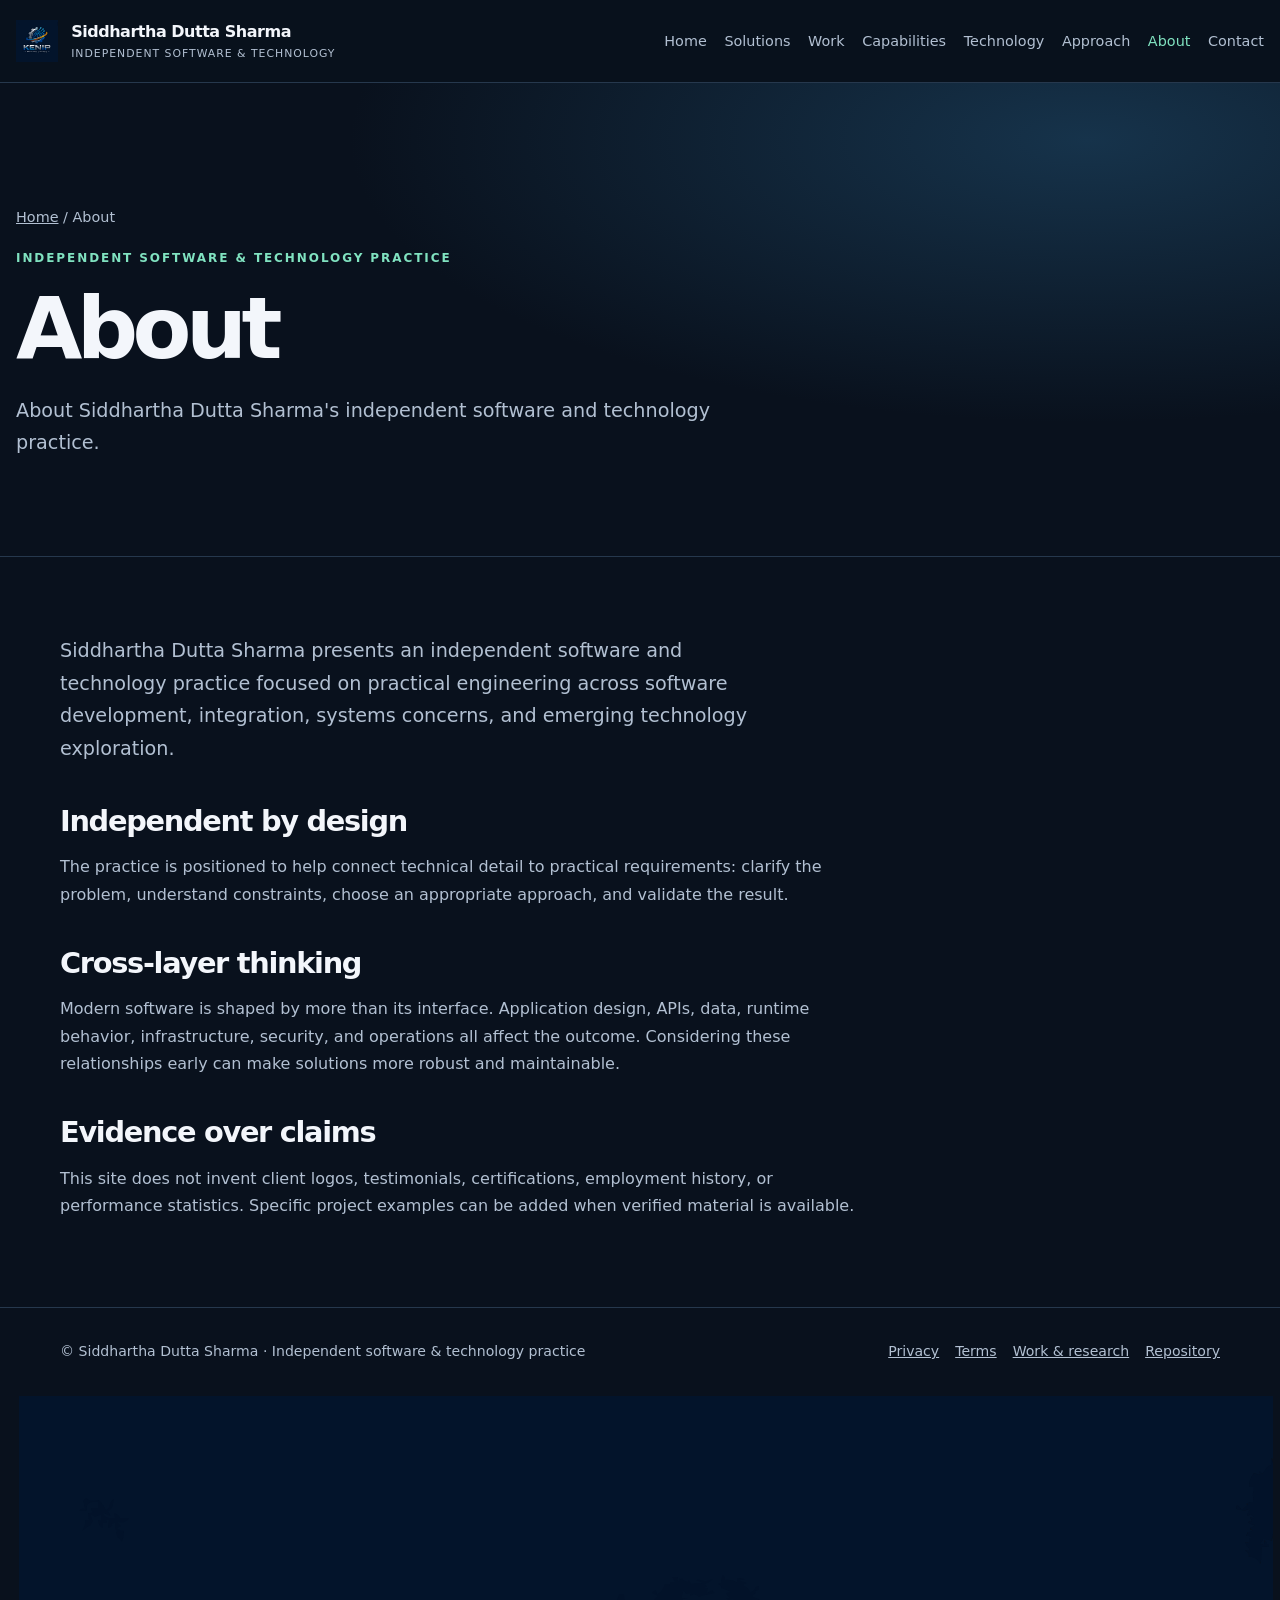
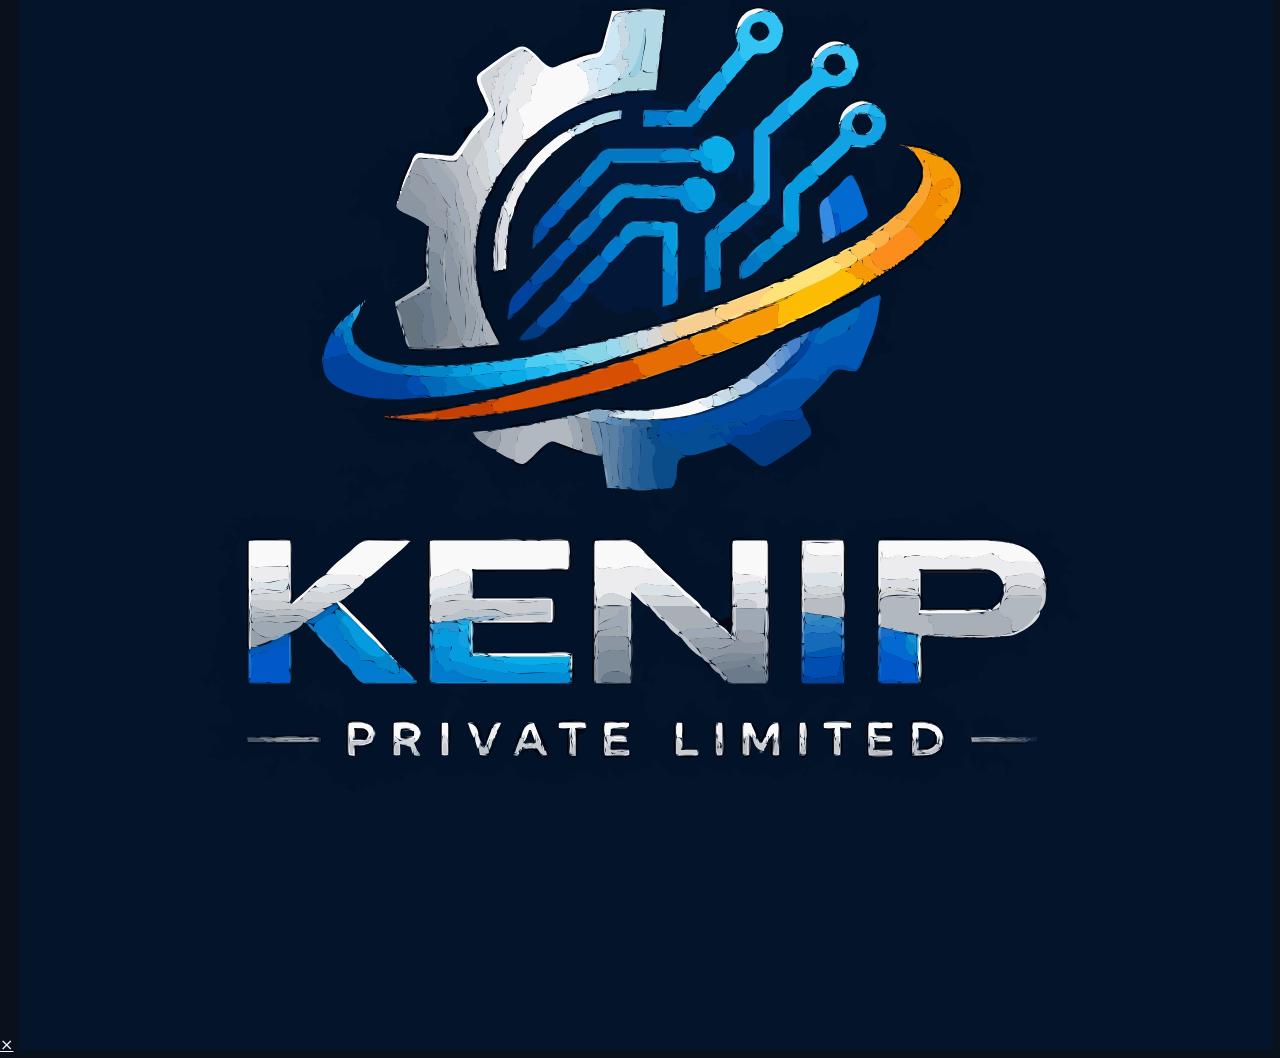
==== commit bca516d6: "Add same-page logo lightbox to static page" ====
--- a/about/index.html
+++ b/about/index.html
@@ -1 +1,8 @@
-<!doctype html><html lang="en"><head><meta charset="utf-8"><meta name="viewport" content="width=device-width,initial-scale=1"><title>About | Siddhartha Dutta Sharma</title><meta name="description" content="About Siddhartha Dutta Sharma's independent software and technology practice."><meta name="theme-color" content="#09111d"><link rel="stylesheet" href="/assets/css/static-site.css"><link rel="canonical" href="https://www.kenip.co.in/about/"><meta property="og:title" content="About | Siddhartha Dutta Sharma"><meta property="og:description" content="About Siddhartha Dutta Sharma's independent software and technology practice."><meta property="og:type" content="website"></head><body><a class="skip-link" href="#main">Skip to content</a><header class="site-header"><div class="wrap header-inner"><div class="brand-group"><a class="brand-logo-link" href="/assets/svg/Logo.svg" aria-label="View full-size Kenip logo"><img class="brand-logo" src="/assets/svg/Logo.svg" alt="Kenip logo"></a><a class="brand" href="/">Siddhartha Dutta Sharma<small>Independent software &amp; technology</small></a></div><nav class="nav" aria-label="Main navigation"><a href="/">Home</a><a href="/solutions/">Solutions</a><a href="/work/">Work</a><a href="/capabilities/">Capabilities</a><a href="/technology/">Technology</a><a href="/approach/">Approach</a><a href="/about/" aria-current="page">About</a><a href="/contact/">Contact</a></nav></div></header><main id="main"><section class="hero"><div class="wrap"><p class="breadcrumb"><a href="/">Home</a> / About</p><p class="eyebrow">Independent software &amp; technology practice</p><h1>About</h1><p class="lead">About Siddhartha Dutta Sharma's independent software and technology practice.</p></div></section><section class="section"><div class="wrap"><div class="prose"><p class="lead">Siddhartha Dutta Sharma presents an independent software and technology practice focused on practical engineering across software development, integration, systems concerns, and emerging technology exploration.</p><h2>Independent by design</h2><p class="muted">The practice is positioned to help connect technical detail to practical requirements: clarify the problem, understand constraints, choose an appropriate approach, and validate the result.</p><h2>Cross-layer thinking</h2><p class="muted">Modern software is shaped by more than its interface. Application design, APIs, data, runtime behavior, infrastructure, security, and operations all affect the outcome. Considering these relationships early can make solutions more robust and maintainable.</p><h2>Evidence over claims</h2><p class="muted">This site does not invent client logos, testimonials, certifications, employment history, or performance statistics. Specific project examples can be added when verified material is available.</p></div></div></section></main><footer class="site-footer"><div class="wrap footer-inner"><span>© Siddhartha Dutta Sharma · Independent software &amp; technology practice</span><div class="footer-links"><a href="/privacy/">Privacy</a><a href="/terms/">Terms</a><a href="/work/">Work &amp; research</a><a href="https://github.com/Sidzeppelin95/Kenip">Repository</a></div></div></footer></body></html>+<!doctype html><html lang="en"><head><meta charset="utf-8"><meta name="viewport" content="width=device-width,initial-scale=1"><title>About | Siddhartha Dutta Sharma</title><meta name="description" content="About Siddhartha Dutta Sharma's independent software and technology practice."><meta name="theme-color" content="#09111d"><link rel="stylesheet" href="/assets/css/static-site.css"><link rel="canonical" href="https://www.kenip.co.in/about/"><meta property="og:title" content="About | Siddhartha Dutta Sharma"><meta property="og:description" content="About Siddhartha Dutta Sharma's independent software and technology practice."><meta property="og:type" content="website"></head><body><a class="skip-link" href="#main">Skip to content</a><header class="site-header"><div class="wrap header-inner"><div class="brand-group"><a class="brand-logo-link" href="#logo-preview" aria-label="Expand Kenip logo"><img class="brand-logo" src="/assets/svg/Logo.svg" alt="Kenip logo"></a><a class="brand" href="/">Siddhartha Dutta Sharma<small>Independent software &amp; technology</small></a></div><nav class="nav" aria-label="Main navigation"><a href="/">Home</a><a href="/solutions/">Solutions</a><a href="/work/">Work</a><a href="/capabilities/">Capabilities</a><a href="/technology/">Technology</a><a href="/approach/">Approach</a><a href="/about/" aria-current="page">About</a><a href="/contact/">Contact</a></nav></div></header><main id="main"><section class="hero"><div class="wrap"><p class="breadcrumb"><a href="/">Home</a> / About</p><p class="eyebrow">Independent software &amp; technology practice</p><h1>About</h1><p class="lead">About Siddhartha Dutta Sharma's independent software and technology practice.</p></div></section><section class="section"><div class="wrap"><div class="prose"><p class="lead">Siddhartha Dutta Sharma presents an independent software and technology practice focused on practical engineering across software development, integration, systems concerns, and emerging technology exploration.</p><h2>Independent by design</h2><p class="muted">The practice is positioned to help connect technical detail to practical requirements: clarify the problem, understand constraints, choose an appropriate approach, and validate the result.</p><h2>Cross-layer thinking</h2><p class="muted">Modern software is shaped by more than its interface. Application design, APIs, data, runtime behavior, infrastructure, security, and operations all affect the outcome. Considering these relationships early can make solutions more robust and maintainable.</p><h2>Evidence over claims</h2><p class="muted">This site does not invent client logos, testimonials, certifications, employment history, or performance statistics. Specific project examples can be added when verified material is available.</p></div></div></section></main><footer class="site-footer"><div class="wrap footer-inner"><span>© Siddhartha Dutta Sharma · Independent software &amp; technology practice</span><div class="footer-links"><a href="/privacy/">Privacy</a><a href="/terms/">Terms</a><a href="/work/">Work &amp; research</a><a href="https://github.com/Sidzeppelin95/Kenip">Repository</a></div></div></footer><div id="logo-preview" class="logo-preview" role="dialog" aria-modal="true" aria-label="Expanded Kenip logo">
+  <a class="logo-preview-backdrop" href="#main" aria-label="Close expanded logo"></a>
+  <div class="logo-preview-content">
+    <a class="logo-preview-close" href="#main" aria-label="Close expanded logo">×</a>
+    <img src="/assets/svg/Logo.svg" alt="Kenip logo, expanded">
+  </div>
+</div>
+</body></html>
